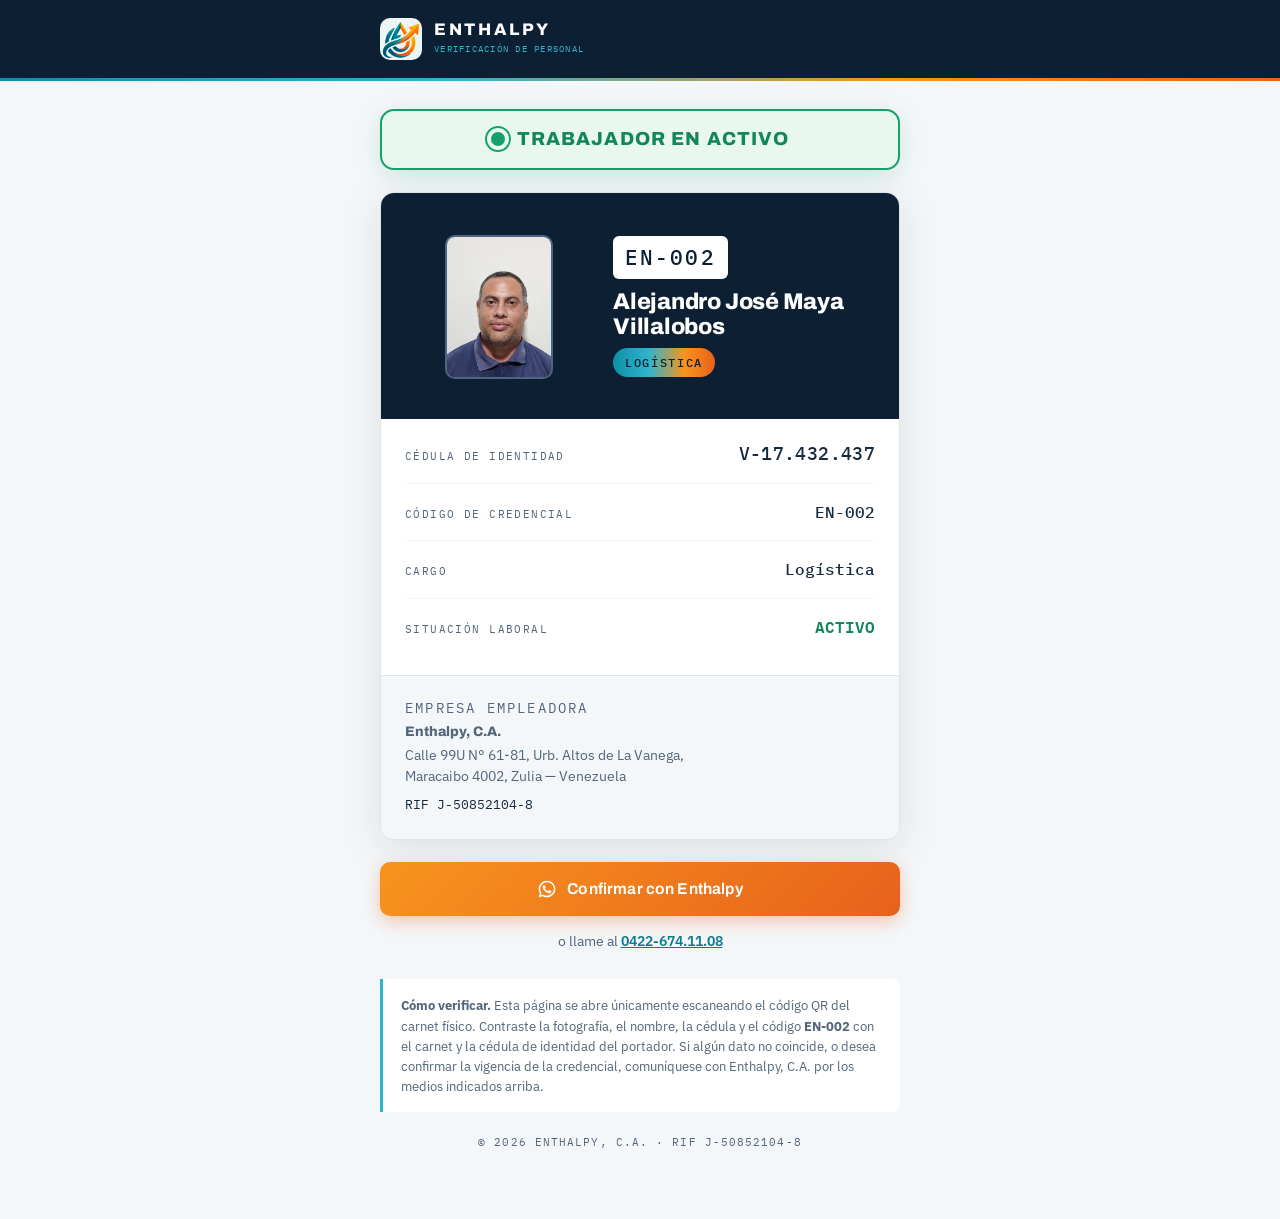
==== v/EN-002-8na7nm.html @ b6c5d0ee "Credenciales de personal verificables por QR (/v/) Una subpágina por trabajador (EN-001..EN-006) par" ====
<!DOCTYPE html>
<html lang="es">
<head>
  <meta charset="UTF-8">
  <meta name="viewport" content="width=device-width, initial-scale=1.0">
  <title>EN-002 · Alejandro José Maya Villalobos — Verificación de personal · Enthalpy, C.A.</title>
  <meta name="robots" content="noindex, nofollow, noarchive, nosnippet">
  <meta name="referrer" content="no-referrer">
  <meta name="description" content="Verificación de identidad del personal de Enthalpy, C.A.">
  <meta name="theme-color" content="#0D1F33">
  <link rel="icon" type="image/jpeg" href="../assets/img/logo-icon.jpg">
  <link rel="preconnect" href="https://fonts.googleapis.com">
  <link rel="preconnect" href="https://fonts.gstatic.com" crossorigin>
  <link href="https://fonts.googleapis.com/css2?family=Archivo:wdth,wght@100,500..800;125,600..800&family=IBM+Plex+Sans:wght@400;500;600&family=IBM+Plex+Mono:wght@400;500&display=swap" rel="stylesheet">
  <link rel="stylesheet" href="../css/styles.css?v=7">
  <link rel="stylesheet" href="verify.css?v=1">
</head>
<body class="verify">

  <header class="vhead">
    <div class="vhead__inner">
      <span class="vhead__tile"><img src="../assets/img/logo-icon.jpg" alt="" width="42" height="42"></span>
      <span class="vhead__mark">
        <strong>ENTHALPY</strong>
        <small>VERIFICACIÓN DE PERSONAL</small>
      </span>
    </div>
  </header>

  <main class="vwrap">

    <div class="vstatus" role="status">
      <span class="vstatus__dot" aria-hidden="true"></span>
      <span class="vstatus__text">Trabajador en activo</span>
    </div>

    <article class="vcard">
      <div class="vcard__top">
        <figure class="vcard__photo">
          <img src="img/EN-002.jpg" alt="Fotografía de Alejandro José Maya Villalobos" width="108" height="144">
        </figure>
        <div class="vcard__ident">
          <span class="vcard__code">EN-002</span>
          <h1 class="vcard__name">Alejandro José Maya Villalobos</h1>
          <span class="vcard__role">Logística</span>
        </div>
      </div>

      <div class="vdata">
        <div class="vdata__row">
          <span class="vdata__label">Cédula de identidad</span>
          <span class="vdata__value vdata__value--lg">V-17.432.437</span>
        </div>
        <div class="vdata__row">
          <span class="vdata__label">Código de credencial</span>
          <span class="vdata__value">EN-002</span>
        </div>
        <div class="vdata__row">
          <span class="vdata__label">Cargo</span>
          <span class="vdata__value">Logística</span>
        </div>
        <div class="vdata__row">
          <span class="vdata__label">Situación laboral</span>
          <span class="vdata__value" style="color:var(--active-600);font-weight:600">ACTIVO</span>
        </div>
      </div>

      <div class="vfirm">
        <p class="vfirm__eyebrow">Empresa empleadora</p>
        <p class="vfirm__name">Enthalpy, C.A.</p>
        <p>Calle 99U N° 61-81, Urb. Altos de La Vanega,<br>Maracaibo 4002, Zulia — Venezuela</p>
        <p class="vfirm__rif">RIF J-50852104-8</p>
      </div>
    </article>

    <div class="vactions">
      <a class="btn btn--primary btn--block" href="https://wa.me/584226741108?text=Hola%20Enthalpy%2C%20deseo%20confirmar%20la%20credencial%20EN-002%20a%20nombre%20de%20Alejandro%20Jos%C3%A9%20Maya%20Villalobos%2C%20C.I.%20V-17.432.437." target="_blank" rel="noopener">
        <svg viewBox="0 0 24 24" fill="currentColor" aria-hidden="true" width="20" height="20"><path d="M12 2a10 10 0 0 0-8.5 15.3L2 22l4.9-1.4A10 10 0 1 0 12 2zm0 18.2a8.2 8.2 0 0 1-4.2-1.2l-.3-.2-2.9.8.8-2.8-.2-.3A8.2 8.2 0 1 1 12 20.2zm4.5-6.1c-.2-.1-1.5-.7-1.7-.8-.2-.1-.4-.1-.6.1-.2.2-.6.8-.8 1-.1.2-.3.2-.5.1a6.7 6.7 0 0 1-3.3-2.9c-.2-.4.2-.4.7-1.3.1-.2 0-.4 0-.5l-.8-1.9c-.2-.5-.4-.4-.6-.4h-.5c-.2 0-.5.1-.7.3-.2.3-.9.9-.9 2.2s.9 2.5 1.1 2.7c.1.2 1.8 2.8 4.4 3.9 1.6.7 2.3.8 3.1.6.5-.1 1.5-.6 1.7-1.2.2-.6.2-1.1.1-1.2 0-.1-.2-.2-.5-.3z"/></svg>
        Confirmar con Enthalpy
      </a>
      <p class="vactions__alt">o llame al <a href="tel:+584226741108">0422-674.11.08</a></p>
    </div>

    <div class="vnote">
      <p><strong>Cómo verificar.</strong> Esta página se abre únicamente escaneando el código QR del carnet físico. Contraste la fotografía, el nombre, la cédula y el código <strong>EN-002</strong> con el carnet y la cédula de identidad del portador. Si algún dato no coincide, o desea confirmar la vigencia de la credencial, comuníquese con Enthalpy, C.A. por los medios indicados arriba.</p>
    </div>

    <p class="vfoot">© 2026 ENTHALPY, C.A. · RIF J-50852104-8</p>
  </main>

</body>
</html>
---- css/styles.css ----
/* ============================================================
   ENTHALPY, C.A. — Sistema de diseño
   Paleta derivada del logo: navy / teal / cian / naranja
   Tipos: Archivo (display) · IBM Plex Sans (cuerpo) · IBM Plex Mono (datos)
   ============================================================ */

:root {
  /* Color */
  --navy-950: #0D1F33;
  --navy-900: #132C46;
  --navy-700: #1B3A5C;
  --ink: #17293D;
  --muted: #52657A;
  --teal-700: #0B7A90;
  --teal-600: #0E8FA8;
  --cyan-400: #2FB4CC;
  --orange-500: #F7941D;
  --ember-600: #E8611C;
  --surface: #F4F7F9;
  --line: #DDE5EB;
  --white: #FFFFFF;

  /* Gradiente térmico (frío → calor), ADN de la marca */
  --grad-thermal: linear-gradient(90deg, var(--teal-600), var(--cyan-400) 35%, var(--orange-500) 70%, var(--ember-600));
  --grad-cta: linear-gradient(135deg, var(--orange-500), var(--ember-600));

  /* Tipografía */
  --font-display: "Archivo", "Segoe UI", sans-serif;
  --font-body: "IBM Plex Sans", "Segoe UI", sans-serif;
  --font-mono: "IBM Plex Mono", Consolas, monospace;

  /* Movimiento */
  --ease-out: cubic-bezier(0.23, 1, 0.32, 1);
  --ease-in-out: cubic-bezier(0.77, 0, 0.175, 1);

  /* Métrica */
  --container: 1180px;
  --radius: 14px;
  --nav-h: 76px;
}

/* ---------- Reset básico ---------- */
*, *::before, *::after { box-sizing: border-box; }
html { scroll-behavior: smooth; }
body {
  margin: 0;
  font-family: var(--font-body);
  font-size: 16px;
  line-height: 1.65;
  color: var(--ink);
  background: var(--white);
  -webkit-font-smoothing: antialiased;
}
img { max-width: 100%; display: block; }
h1, h2, h3 { font-family: var(--font-display); line-height: 1.08; margin: 0 0 0.5em; letter-spacing: -0.01em; }
p { margin: 0 0 1em; }
ul { margin: 0; padding: 0; list-style: none; }
a { color: var(--teal-700); }

:focus-visible {
  outline: 3px solid var(--cyan-400);
  outline-offset: 2px;
  border-radius: 4px;
}

.skip-link {
  position: absolute; left: -999px; top: 0;
  background: var(--navy-900); color: #fff;
  padding: 10px 18px; z-index: 200; border-radius: 0 0 8px 0;
}
.skip-link:focus { left: 0; }

.container { max-width: var(--container); margin: 0 auto; padding: 0 24px; }

/* ---------- Utilidades tipográficas ---------- */
.eyebrow {
  font-family: var(--font-mono);
  font-size: 0.78rem;
  font-weight: 500;
  letter-spacing: 0.18em;
  text-transform: uppercase;
  color: var(--teal-700);
  margin: 0 0 14px;
}
.eyebrow::before {
  content: "";
  display: inline-block;
  width: 26px; height: 2px;
  background: var(--grad-thermal);
  vertical-align: middle;
  margin-right: 10px;
  border-radius: 2px;
}
.eyebrow--light { color: var(--cyan-400); }

h2 {
  font-size: clamp(1.75rem, 1.2rem + 2.2vw, 2.7rem);
  font-weight: 750;
  font-stretch: 115%;
  color: var(--navy-900);
}

/* ---------- Botones ---------- */
.btn {
  display: inline-flex;
  align-items: center;
  justify-content: center;
  gap: 10px;
  font-family: var(--font-display);
  font-weight: 650;
  font-size: 0.98rem;
  letter-spacing: 0.01em;
  padding: 14px 26px;
  border-radius: 10px;
  border: 0;
  cursor: pointer;
  text-decoration: none;
  transition: transform 160ms var(--ease-out), box-shadow 200ms var(--ease-out), background-color 200ms ease;
  min-height: 48px;
}
.btn:active { transform: scale(0.97); }
.btn--primary {
  background: var(--grad-cta);
  color: #fff;
  box-shadow: 0 6px 18px rgba(232, 97, 28, 0.32);
}
@media (hover: hover) and (pointer: fine) {
  .btn--primary:hover { box-shadow: 0 10px 26px rgba(232, 97, 28, 0.42); transform: translateY(-2px); }
  .btn--primary:hover:active { transform: scale(0.97); }
}
.btn--ghost {
  background: rgba(255, 255, 255, 0.08);
  color: #fff;
  border: 1px solid rgba(255, 255, 255, 0.45);
  backdrop-filter: blur(6px);
}
@media (hover: hover) and (pointer: fine) {
  .btn--ghost:hover { background: rgba(255, 255, 255, 0.18); }
}
.btn--block { width: 100%; }
.btn--nav { padding: 10px 20px; min-height: 42px; font-size: 0.9rem; }

/* ---------- Barra de progreso térmica ---------- */
.progress {
  position: fixed;
  top: 0; left: 0;
  width: 100%;
  height: 3px;
  z-index: 120;
  background: var(--grad-thermal);
  transform: scaleX(0);
  transform-origin: left;
  pointer-events: none;
}

/* ---------- Marquee cinético ---------- */
.marquee {
  overflow: hidden;
  border-bottom: 1px solid var(--line);
  padding: 26px 0;
  background: var(--white);
}
.marquee__track {
  display: flex;
  align-items: center;
  gap: 38px;
  width: max-content;
  animation: marquee 32s linear infinite;
}
.marquee__track span {
  font-family: var(--font-display);
  font-weight: 800;
  font-stretch: 120%;
  font-size: clamp(1.6rem, 1rem + 2.6vw, 3rem);
  line-height: 1.1;
  letter-spacing: 0.01em;
  text-transform: uppercase;
  background: var(--grad-thermal);
  -webkit-background-clip: text;
  background-clip: text;
  color: transparent;
  white-space: nowrap;
  transition: filter 300ms ease;
}
.marquee__track span:hover { filter: brightness(1.18) saturate(1.15); }
.marquee__track i {
  font-style: normal;
  font-size: 1.6rem;
  color: var(--orange-500);
  font-weight: 800;
}
@keyframes marquee {
  from { transform: translateX(0); }
  to { transform: translateX(-50%); }
}
@media (prefers-reduced-motion: reduce) {
  .marquee__track { animation: none; }
}

/* ---------- Nav ---------- */
.nav {
  position: fixed;
  inset: 0 0 auto 0;
  z-index: 100;
  background: rgba(255, 255, 255, 0.88);
  backdrop-filter: blur(12px);
  -webkit-backdrop-filter: blur(12px);
  border-bottom: 1px solid transparent;
  transition: border-color 250ms ease, box-shadow 250ms ease;
}
.nav.is-scrolled {
  border-bottom-color: var(--line);
  box-shadow: 0 4px 24px rgba(19, 44, 70, 0.07);
}
.nav__inner {
  max-width: var(--container);
  margin: 0 auto;
  padding: 0 24px;
  height: var(--nav-h);
  display: flex;
  align-items: center;
  justify-content: space-between;
  gap: 16px;
}
.nav__brand {
  display: flex;
  align-items: center;
  gap: 12px;
  text-decoration: none;
}
.nav__logo-tile {
  width: 46px; height: 46px;
  border-radius: 10px;
  overflow: hidden;
  flex: none;
  box-shadow: inset 0 0 0 1px var(--line);
  background: #eef2f4;
}
.nav__logo-tile img { width: 100%; height: 100%; object-fit: cover; }
.nav__logo-tile--lg { width: 52px; height: 52px; }
.nav__wordmark { display: flex; flex-direction: column; line-height: 1.15; }
.nav__wordmark strong {
  font-family: var(--font-display);
  font-weight: 800;
  font-stretch: 120%;
  font-size: 1.18rem;
  color: var(--navy-900);
  letter-spacing: 0.04em;
}
.nav__wordmark small {
  font-family: var(--font-mono);
  font-size: 0.52rem;
  letter-spacing: 0.14em;
  color: var(--muted);
}
.nav__links {
  display: flex;
  align-items: center;
  gap: 28px;
}
.nav__links > a:not(.btn) {
  font-family: var(--font-display);
  font-weight: 600;
  font-size: 0.95rem;
  color: var(--ink);
  text-decoration: none;
  position: relative;
  padding: 6px 0;
}
.nav__links > a:not(.btn)::after {
  content: "";
  position: absolute;
  left: 0; bottom: 0;
  width: 100%; height: 2px;
  background: var(--grad-thermal);
  border-radius: 2px;
  transform: scaleX(0);
  transform-origin: left;
  transition: transform 220ms var(--ease-out);
}
.nav__links > a:not(.btn):hover::after,
.nav__links > a.is-active::after { transform: scaleX(1); }

.nav__toggle {
  display: none;
  flex-direction: column;
  justify-content: center;
  gap: 5px;
  width: 46px; height: 46px;
  background: none;
  border: 1px solid var(--line);
  border-radius: 10px;
  cursor: pointer;
  padding: 10px;
}
.nav__toggle span {
  display: block;
  height: 2px;
  background: var(--navy-900);
  border-radius: 2px;
  transition: transform 220ms var(--ease-out), opacity 180ms ease;
}
.nav__toggle[aria-expanded="true"] span:nth-child(1) { transform: translateY(7px) rotate(45deg); }
.nav__toggle[aria-expanded="true"] span:nth-child(2) { opacity: 0; }
.nav__toggle[aria-expanded="true"] span:nth-child(3) { transform: translateY(-7px) rotate(-45deg); }

/* ---------- Hero ---------- */
.hero {
  position: relative;
  min-height: 100svh;
  display: flex;
  align-items: flex-end;
  overflow: hidden;
  background: var(--navy-950);
}
.hero__media { position: absolute; inset: 0; }
.hero__img {
  position: absolute;
  inset: 0;
  width: 100%;
  height: 100%;
  object-fit: cover;
  object-position: center 30%;
}
/* Capa fría: la escena vista "sin diagnóstico" */
.hero__img--cool {
  filter: grayscale(0.9) brightness(0.58) contrast(1.02);
}
/* Capa cálida: revelada por la lente térmica */
.hero__img--warm {
  filter: saturate(1.25) brightness(0.92) contrast(1.05);
  -webkit-mask-image: radial-gradient(circle 230px at var(--lx, 72%) var(--ly, 38%), #000 0 52%, transparent 100%);
  mask-image: radial-gradient(circle 230px at var(--lx, 72%) var(--ly, 38%), #000 0 52%, transparent 100%);
}
/* Anillo de la lente */
.hero__lens {
  position: absolute;
  left: var(--lx, 72%);
  top: var(--ly, 38%);
  width: 460px; height: 460px;
  transform: translate(-50%, -50%);
  border: 1px solid rgba(255, 255, 255, 0.35);
  border-radius: 50%;
  pointer-events: none;
}
.hero__lens::before,
.hero__lens::after {
  content: "";
  position: absolute;
  background: rgba(255, 255, 255, 0.4);
}
.hero__lens::before { left: 50%; top: -12px; width: 1px; height: 24px; transform: translateX(-50%); box-shadow: 0 484px 0 rgba(255,255,255,0.4); }
.hero__lens::after { top: 50%; left: -12px; height: 1px; width: 24px; transform: translateY(-50%); box-shadow: 484px 0 0 rgba(255,255,255,0.4); }
.hero__lens-tag {
  position: absolute;
  bottom: -34px;
  left: 50%;
  transform: translateX(-50%);
  font-family: var(--font-mono);
  font-size: 0.68rem;
  letter-spacing: 0.14em;
  text-transform: uppercase;
  color: rgba(255, 255, 255, 0.75);
  white-space: nowrap;
}
/* Oscurecido para legibilidad del texto */
.hero__scrim {
  position: absolute;
  inset: 0;
  background:
    linear-gradient(180deg, rgba(13, 31, 51, 0.55) 0%, rgba(13, 31, 51, 0.15) 40%, rgba(13, 31, 51, 0.82) 100%),
    linear-gradient(100deg, rgba(13, 31, 51, 0.72) 0%, rgba(13, 31, 51, 0.25) 55%, transparent 100%);
}
.hero__content {
  position: relative;
  z-index: 2;
  max-width: var(--container);
  margin: 0 auto;
  padding: calc(var(--nav-h) + 60px) 24px 96px;
  width: 100%;
}
.hero h1 {
  font-size: clamp(2.3rem, 1.4rem + 4.4vw, 4.4rem);
  font-weight: 780;
  font-stretch: 118%;
  color: #fff;
  max-width: 15ch;
  margin-bottom: 0.45em;
}
.hero h1 em {
  font-style: normal;
  background: var(--grad-thermal);
  -webkit-background-clip: text;
  background-clip: text;
  color: transparent;
}
.hero__sub {
  color: rgba(255, 255, 255, 0.85);
  font-size: clamp(1rem, 0.95rem + 0.4vw, 1.18rem);
  max-width: 54ch;
  margin-bottom: 34px;
}
.hero__actions { display: flex; flex-wrap: wrap; gap: 14px; margin-bottom: 46px; }
.hero__data {
  display: flex;
  flex-wrap: wrap;
  gap: 14px;
  font-family: var(--font-mono);
  font-size: 0.8rem;
  letter-spacing: 0.06em;
  color: rgba(255, 255, 255, 0.68);
  border-top: 1px solid rgba(255, 255, 255, 0.18);
  padding-top: 18px;
  margin: 0;
  max-width: 640px;
}
.hero__data span[aria-hidden] { color: var(--orange-500); }

/* ---------- Secciones ---------- */
.section { padding: 104px 0; }
.section--tinted { background: var(--surface); }
.section__head {
  display: grid;
  grid-template-columns: minmax(0, 1.2fr) minmax(0, 1fr);
  gap: 18px 64px;
  align-items: end;
  margin-bottom: 54px;
}
.section__head p { color: var(--muted); margin: 0; max-width: 46ch; }

/* ---------- Servicios ---------- */
.services {
  display: grid;
  grid-template-columns: repeat(3, 1fr);
  gap: 22px;
}
.service {
  background: var(--white);
  border: 1px solid var(--line);
  border-radius: var(--radius);
  padding: 0;
  position: relative;
  overflow: hidden;
  display: flex;
  flex-direction: column;
  transition: transform 240ms var(--ease-out), box-shadow 240ms var(--ease-out), border-color 240ms ease;
}
.service__body { padding: 26px 28px 30px; }
.service__thumb {
  margin: 0;
  height: 185px;
  overflow: hidden;
  flex: none;
}
.service__thumb img {
  width: 100%;
  height: 100%;
  object-fit: cover;
  transition: transform 450ms var(--ease-out);
}
@media (hover: hover) and (pointer: fine) {
  .service:hover .service__thumb img { transform: scale(1.04); }
}
.service::before {
  content: "";
  position: absolute;
  inset: 0 auto 0 0;
  width: 3px;
  background: var(--grad-thermal);
  opacity: 0;
  transition: opacity 240ms ease;
}
@media (hover: hover) and (pointer: fine) {
  .service:hover {
    transform: translateY(-4px);
    box-shadow: 0 18px 40px rgba(19, 44, 70, 0.10);
    border-color: transparent;
  }
  .service:hover::before { opacity: 1; }
}
.service--feature {
  grid-column: span 2;
  display: grid;
  grid-template-columns: 1.05fr 0.95fr;
  gap: 0;
  padding: 0;
}
.service--feature .service__body { padding: 34px 32px; }
/* Tarjeta ancha de cierre (Suministros): texto + foto a lo largo de toda la fila */
.service--wide {
  grid-column: 1 / -1;
  display: grid;
  grid-template-columns: 1.1fr 0.9fr;
  gap: 0;
  padding: 0;
}
.service--wide .service__body { padding: 34px 32px; }
.service--wide .service__media { min-height: 240px; }
.service__media { margin: 0; position: relative; min-height: 260px; }
.service__media img {
  position: absolute;
  inset: 0;
  width: 100%;
  height: 100%;
  object-fit: cover;
}
.service__icon {
  display: inline-flex;
  width: 52px; height: 52px;
  align-items: center;
  justify-content: center;
  border-radius: 12px;
  background: linear-gradient(135deg, rgba(14, 143, 168, 0.10), rgba(47, 180, 204, 0.16));
  color: var(--teal-700);
  margin-bottom: 18px;
}
.service__icon svg { width: 26px; height: 26px; }
.service h3 {
  font-size: 1.22rem;
  font-weight: 700;
  color: var(--navy-900);
}
.service p { color: var(--muted); font-size: 0.95rem; }
.service ul { margin-top: 14px; display: grid; gap: 8px; }
.service li {
  font-size: 0.9rem;
  color: var(--ink);
  padding-left: 22px;
  position: relative;
}
.service li::before {
  content: "";
  position: absolute;
  left: 0; top: 0.52em;
  width: 12px; height: 2px;
  border-radius: 2px;
  background: var(--grad-thermal);
}

/* ---------- Galería / Proyectos ---------- */
.filters { display: flex; flex-wrap: wrap; gap: 10px; margin-bottom: 30px; }
.filter {
  font-family: var(--font-display);
  font-weight: 600;
  font-size: 0.9rem;
  color: var(--ink);
  background: var(--white);
  border: 1px solid var(--line);
  border-radius: 999px;
  padding: 10px 22px;
  min-height: 44px;
  cursor: pointer;
  transition: transform 160ms var(--ease-out), background-color 200ms ease, color 200ms ease, border-color 200ms ease;
}
.filter:active { transform: scale(0.96); }
.filter.is-active {
  background: var(--navy-900);
  color: #fff;
  border-color: var(--navy-900);
}
@media (hover: hover) and (pointer: fine) {
  .filter:not(.is-active):hover { border-color: var(--teal-600); color: var(--teal-700); }
}

.gallery {
  display: grid;
  grid-template-columns: repeat(3, 1fr);
  gap: 18px;
}
.tile {
  margin: 0;
  position: relative;
  border-radius: var(--radius);
  overflow: hidden;
  aspect-ratio: 4 / 3;
  cursor: zoom-in;
  background: var(--navy-900);
}
.tile img {
  width: 100%;
  height: 100%;
  object-fit: cover;
  transition: transform 450ms var(--ease-out), opacity 300ms ease;
}
@media (hover: hover) and (pointer: fine) {
  .tile:hover img { transform: scale(1.045); }
}
.tile figcaption {
  position: absolute;
  inset: auto 0 0 0;
  padding: 40px 18px 14px;
  background: linear-gradient(180deg, transparent, rgba(13, 31, 51, 0.85));
  display: flex;
  flex-direction: column;
  gap: 2px;
}
.tile__cat {
  font-family: var(--font-mono);
  font-size: 0.62rem;
  letter-spacing: 0.16em;
  text-transform: uppercase;
  color: var(--cyan-400);
}
.tile__title {
  font-family: var(--font-display);
  font-weight: 650;
  font-size: 0.95rem;
  color: #fff;
}
.tile.is-hidden { display: none; }
.tile.is-entering { opacity: 0; transform: translateY(10px); }
.tile { transition: opacity 350ms var(--ease-out), transform 350ms var(--ease-out); }

/* ---------- Clientes / Showcase ---------- */
.showcase {
  background:
    radial-gradient(900px 420px at 12% 0%, rgba(14, 143, 168, 0.18), transparent 60%),
    var(--navy-950);
  padding: 104px 0 84px;
  overflow: hidden;
}
.showcase h2 { color: #fff; }
.section__head--light p { color: rgba(255, 255, 255, 0.62); }
.reel {
  display: flex;
  gap: 20px;
  overflow-x: auto;
  padding: 6px max(24px, calc((100vw - var(--container)) / 2 + 24px)) 26px;
  scroll-snap-type: x proximity;
  scrollbar-width: none;
  cursor: grab;
}
.reel::-webkit-scrollbar { display: none; }
.reel.is-dragging { cursor: grabbing; scroll-snap-type: none; }
.reel:focus-visible { outline: 3px solid var(--cyan-400); outline-offset: -3px; }
.reel__item {
  margin: 0;
  position: relative;
  flex: 0 0 auto;
  width: min(380px, 78vw);
  aspect-ratio: 3 / 4;
  border-radius: var(--radius);
  overflow: hidden;
  scroll-snap-align: center;
  background: var(--navy-900);
  transition: transform 300ms var(--ease-out);
}
.reel__item img, .reel__item video {
  width: 100%;
  height: 100%;
  object-fit: cover;
  display: block;
  pointer-events: none;
  user-select: none;
  -webkit-user-drag: none;
}
@media (hover: hover) and (pointer: fine) {
  .reel__item:hover { transform: translateY(-6px); }
}
.reel__item figcaption {
  position: absolute;
  inset: auto 0 0 0;
  padding: 60px 20px 18px;
  background: linear-gradient(180deg, transparent, rgba(13, 31, 51, 0.92));
  display: flex;
  flex-direction: column;
  gap: 4px;
}
.reel__client {
  font-family: var(--font-mono);
  font-size: 0.66rem;
  letter-spacing: 0.16em;
  text-transform: uppercase;
  color: var(--cyan-400);
}
.reel__job {
  font-family: var(--font-display);
  font-weight: 650;
  font-size: 1.02rem;
  line-height: 1.3;
  color: #fff;
}
.reel__hint {
  margin: 10px auto 0;
  font-family: var(--font-mono);
  font-size: 0.72rem;
  letter-spacing: 0.14em;
  text-transform: uppercase;
  color: rgba(255, 255, 255, 0.45);
}
/* ---------- Nosotros ---------- */
.about {
  display: grid;
  grid-template-columns: minmax(0, 0.9fr) minmax(0, 1.1fr);
  gap: 56px;
  align-items: center;
}
.about__media {
  margin: 0;
  position: relative;
  border-radius: var(--radius);
  overflow: hidden;
  align-self: stretch;
  min-height: 420px;
}
.about__media img {
  position: absolute;
  inset: 0;
  width: 100%; height: 100%;
  object-fit: cover;
}
.about__caption {
  position: absolute;
  left: 14px; bottom: 14px;
  font-family: var(--font-mono);
  font-size: 0.68rem;
  letter-spacing: 0.1em;
  text-transform: uppercase;
  color: #fff;
  background: rgba(13, 31, 51, 0.72);
  padding: 7px 12px;
  border-radius: 8px;
  backdrop-filter: blur(4px);
}
.about__text h2 { max-width: 22ch; }
.about__text > p { color: var(--muted); max-width: 58ch; }
.about__mv {
  display: grid;
  grid-template-columns: 1fr 1fr;
  gap: 26px;
  margin: 30px 0;
  padding: 26px 0;
  border-top: 1px solid var(--line);
  border-bottom: 1px solid var(--line);
}
.about__mv h3 {
  font-size: 0.85rem;
  font-family: var(--font-mono);
  font-weight: 500;
  text-transform: uppercase;
  letter-spacing: 0.16em;
  color: var(--teal-700);
  margin-bottom: 8px;
}
.about__mv p { font-size: 0.92rem; color: var(--ink); margin: 0; }
.values { display: flex; flex-wrap: wrap; gap: 10px; }
.values li {
  font-family: var(--font-display);
  font-weight: 600;
  font-size: 0.85rem;
  color: var(--navy-700);
  background: var(--surface);
  border: 1px solid var(--line);
  padding: 8px 16px;
  border-radius: 999px;
}

/* ---------- Banda diferenciales ---------- */
.band {
  background:
    radial-gradient(1200px 500px at 85% -10%, rgba(14, 143, 168, 0.25), transparent 60%),
    var(--navy-900);
  color: #fff;
  padding: 96px 0;
}
.band__grid {
  display: grid;
  grid-template-columns: minmax(0, 0.9fr) minmax(0, 1.1fr);
  gap: 48px 72px;
  align-items: start;
}
.band h2 { color: #fff; max-width: 16ch; }
.band__list { display: grid; gap: 0; }
.band__list li {
  display: grid;
  gap: 2px;
  padding: 20px 0 20px 34px;
  position: relative;
  border-bottom: 1px solid rgba(255, 255, 255, 0.14);
  color: rgba(255, 255, 255, 0.72);
  font-size: 0.95rem;
}
.band__list li:first-child { border-top: 1px solid rgba(255, 255, 255, 0.14); }
.band__list li::before {
  content: "";
  position: absolute;
  left: 0;
  top: 28px;
  width: 16px;
  height: 3px;
  border-radius: 2px;
  background: var(--grad-thermal);
}
.band__list strong {
  display: block;
  font-family: var(--font-display);
  font-weight: 700;
  font-size: 1.06rem;
  color: #fff;
}

/* ---------- Contacto ---------- */
.contact {
  display: grid;
  grid-template-columns: minmax(0, 1.1fr) minmax(0, 0.9fr);
  gap: 64px;
  align-items: start;
}
.contact__info h2 { max-width: 18ch; }
.contact__info > p { color: var(--muted); }
.contact__list { display: grid; gap: 22px; margin-top: 34px; }
.contact__list li { display: grid; gap: 3px; }
.contact__label {
  font-family: var(--font-mono);
  font-size: 0.68rem;
  letter-spacing: 0.16em;
  text-transform: uppercase;
  color: var(--muted);
}
.contact__list a {
  color: var(--navy-900);
  font-family: var(--font-display);
  font-weight: 650;
  font-size: 1.12rem;
  text-decoration: none;
  width: fit-content;
}
.contact__list a:hover { color: var(--teal-700); }
.contact__card {
  background: var(--surface);
  border: 1px solid var(--line);
  border-radius: var(--radius);
  padding: 34px 32px;
  position: sticky;
  top: calc(var(--nav-h) + 24px);
}
.contact__card h3 { font-size: 1.3rem; color: var(--navy-900); }
.contact__card > p { color: var(--muted); font-size: 0.93rem; }
.contact__chips { display: flex; flex-wrap: wrap; gap: 8px; margin: 18px 0 24px; }
.chip {
  font-family: var(--font-body);
  font-weight: 500;
  font-size: 0.85rem;
  background: var(--white);
  color: var(--ink);
  border: 1px solid var(--line);
  border-radius: 999px;
  padding: 9px 16px;
  min-height: 40px;
  cursor: pointer;
  transition: transform 160ms var(--ease-out), border-color 200ms ease, background-color 200ms ease, color 200ms ease;
}
.chip:active { transform: scale(0.96); }
.chip.is-active {
  background: var(--navy-900);
  border-color: var(--navy-900);
  color: #fff;
}
.contact__alt {
  text-align: center;
  font-size: 0.88rem;
  color: var(--muted);
  margin: 14px 0 0;
}
.contact__alt a { color: var(--teal-700); font-weight: 600; }

/* ---------- Footer ---------- */
.footer {
  background: var(--navy-950);
  color: rgba(255, 255, 255, 0.72);
  padding: 60px 0 28px;
}
.footer__grid {
  display: grid;
  grid-template-columns: minmax(0, 1.2fr) minmax(0, 1fr) minmax(0, 1fr);
  gap: 36px;
  padding-bottom: 36px;
  border-bottom: 1px solid rgba(255, 255, 255, 0.12);
}
.footer__brand { display: flex; gap: 14px; align-items: center; }
.footer__brand strong {
  font-family: var(--font-display);
  font-weight: 800;
  font-stretch: 120%;
  letter-spacing: 0.04em;
  color: #fff;
  font-size: 1.05rem;
}
.footer__brand p { margin: 2px 0 0; font-family: var(--font-mono); font-size: 0.62rem; letter-spacing: 0.12em; }
.footer__nav, .footer__contact { display: grid; gap: 10px; align-content: start; }
.footer__nav a, .footer__contact a {
  color: rgba(255, 255, 255, 0.72);
  text-decoration: none;
  font-size: 0.92rem;
  width: fit-content;
}
.footer__nav a:hover, .footer__contact a:hover { color: var(--cyan-400); }
.footer__contact span { font-size: 0.92rem; }
.footer__legal {
  display: flex;
  flex-wrap: wrap;
  justify-content: space-between;
  gap: 8px;
  padding-top: 22px;
  font-family: var(--font-mono);
  font-size: 0.72rem;
  letter-spacing: 0.04em;
  color: rgba(255, 255, 255, 0.45);
}

/* ---------- WhatsApp flotante ---------- */
.wa-float {
  position: fixed;
  right: 22px;
  bottom: 22px;
  z-index: 90;
  width: 58px; height: 58px;
  border-radius: 50%;
  background: #25D366;
  color: #fff;
  display: flex;
  align-items: center;
  justify-content: center;
  box-shadow: 0 8px 24px rgba(37, 211, 102, 0.45);
  transition: transform 200ms var(--ease-out), box-shadow 200ms var(--ease-out);
}
@media (hover: hover) and (pointer: fine) {
  .wa-float:hover { transform: translateY(-3px) scale(1.05); box-shadow: 0 12px 30px rgba(37, 211, 102, 0.55); }
}
.wa-float:active { transform: scale(0.94); }

/* ---------- Lightbox ---------- */
.lightbox {
  border: 0;
  padding: 0;
  background: transparent;
  max-width: min(1100px, 94vw);
  width: auto;
}
.lightbox::backdrop {
  background: rgba(13, 31, 51, 0.88);
  backdrop-filter: blur(6px);
}
.lightbox figure { margin: 0; }
.lightbox img {
  max-height: 78vh;
  width: auto;
  max-width: 100%;
  margin: 0 auto;
  border-radius: 12px;
}
.lightbox figcaption {
  text-align: center;
  color: rgba(255, 255, 255, 0.85);
  font-family: var(--font-mono);
  font-size: 0.78rem;
  letter-spacing: 0.08em;
  padding-top: 14px;
}
.lightbox__close, .lightbox__nav {
  position: fixed;
  background: rgba(255, 255, 255, 0.1);
  border: 1px solid rgba(255, 255, 255, 0.3);
  color: #fff;
  border-radius: 50%;
  width: 48px; height: 48px;
  font-size: 1.5rem;
  line-height: 1;
  cursor: pointer;
  display: flex;
  align-items: center;
  justify-content: center;
  transition: background-color 180ms ease, transform 160ms var(--ease-out);
}
.lightbox__close:hover, .lightbox__nav:hover { background: rgba(255, 255, 255, 0.22); }
.lightbox__close:active, .lightbox__nav:active { transform: scale(0.94); }
.lightbox__close { top: 20px; right: 20px; }
.lightbox__nav--prev { left: 20px; top: 50%; transform: translateY(-50%); }
.lightbox__nav--next { right: 20px; top: 50%; transform: translateY(-50%); }
.lightbox__nav--prev:active { transform: translateY(-50%) scale(0.94); }
.lightbox__nav--next:active { transform: translateY(-50%) scale(0.94); }

/* ---------- Reveal on scroll ---------- */
.reveal {
  opacity: 0;
  transform: translateY(18px);
  filter: blur(6px);
  transition: opacity 600ms var(--ease-out), transform 600ms var(--ease-out), filter 600ms var(--ease-out);
  transition-delay: var(--reveal-delay, 0ms);
}
.reveal.in { opacity: 1; transform: none; filter: none; }

/* Parallax del héroe (JS actualiza la variable) */
.hero__media { will-change: transform; transform: translate3d(0, var(--parallax, 0px), 0) scale(1.06); }

/* ---------- Responsive ---------- */
@media (max-width: 1024px) {
  .services { grid-template-columns: 1fr 1fr; }
  .service--feature { grid-column: span 2; }
  .gallery { grid-template-columns: 1fr 1fr; }
  .band__grid, .contact { gap: 44px; }
}

@media (max-width: 820px) {
  :root { --nav-h: 66px; }
  .nav__wordmark small { display: none; }
  .nav__toggle { display: flex; }
  .nav__links {
    position: absolute;
    top: var(--nav-h);
    left: 0; right: 0;
    background: var(--white);
    border-bottom: 1px solid var(--line);
    box-shadow: 0 18px 30px rgba(19, 44, 70, 0.12);
    flex-direction: column;
    align-items: stretch;
    gap: 0;
    padding: 10px 24px 20px;
    display: none;
  }
  .nav__links.is-open { display: flex; }
  .nav__links > a:not(.btn) { padding: 14px 0; border-bottom: 1px solid var(--surface); }
  .nav__links > .btn { margin-top: 14px; }
  .section { padding: 72px 0; }
  .section__head { grid-template-columns: 1fr; align-items: start; margin-bottom: 38px; }
  .hero__content { padding-bottom: 72px; }
  /* En táctil la lente deriva sola: sin anillo ni etiqueta para no chocar con el texto */
  .hero__lens { display: none; }
  .hero__img--warm {
    -webkit-mask-image: radial-gradient(circle 150px at var(--lx, 72%) var(--ly, 38%), #000 0 52%, transparent 100%);
    mask-image: radial-gradient(circle 150px at var(--lx, 72%) var(--ly, 38%), #000 0 52%, transparent 100%);
  }
  .services { grid-template-columns: 1fr; }
  .service--feature, .service--wide { grid-column: auto; grid-template-columns: 1fr; }
  .service__media { min-height: 220px; }
  .about { grid-template-columns: 1fr; gap: 34px; }
  .about__media { min-height: 300px; }
  .about__mv { grid-template-columns: 1fr; }
  .band__grid { grid-template-columns: 1fr; }
  .contact { grid-template-columns: 1fr; }
  .contact__card { position: static; }
  .footer__grid { grid-template-columns: 1fr; }
}

@media (max-width: 560px) {
  .gallery { grid-template-columns: 1fr; }
  .hero__actions .btn { flex: 1 1 100%; }
  .hero__data { font-size: 0.72rem; }
  .lightbox__nav { width: 42px; height: 42px; }
  .lightbox__nav--prev { left: 8px; }
  .lightbox__nav--next { right: 8px; }
}

/* ---------- Movimiento reducido ---------- */
@media (prefers-reduced-motion: reduce) {
  html { scroll-behavior: auto; }
  .reveal { opacity: 1; transform: none; transition: none; }
  .btn, .tile img, .service, .filter, .chip, .wa-float { transition: none; }
  .hero__img--warm {
    -webkit-mask-image: none;
    mask-image: none;
    opacity: 0.55;
  }
  .hero__lens { display: none; }
}
---- v/verify.css ----
/* ============================================================
   ENTHALPY, C.A. — Credencial de verificación
   Hereda el sistema de diseño de ../css/styles.css
   ============================================================ */

:root {
  --active-600: #12855A;
  --active-500: #16A06C;
  --active-400: #2FCB8F;
  --active-bg: #E8F8F1;
}

body.verify {
  background: var(--surface);
  min-height: 100vh;
  display: flex;
  flex-direction: column;
}

/* ---------- Cabecera ---------- */
.vhead {
  background: var(--navy-950);
  padding: 18px 0;
  border-bottom: 3px solid transparent;
  border-image: var(--grad-thermal) 1;
}
.vhead__inner {
  max-width: 560px;
  margin: 0 auto;
  padding: 0 20px;
  display: flex;
  align-items: center;
  gap: 12px;
}
.vhead__tile {
  width: 42px; height: 42px;
  border-radius: 10px;
  overflow: hidden;
  flex: none;
  background: var(--white);
}
.vhead__tile img { width: 100%; height: 100%; object-fit: cover; }
.vhead__mark strong {
  display: block;
  font-family: var(--font-display);
  font-size: 1.05rem;
  font-weight: 800;
  letter-spacing: 0.16em;
  color: var(--white);
  line-height: 1.1;
}
.vhead__mark small {
  display: block;
  font-family: var(--font-mono);
  font-size: 0.56rem;
  letter-spacing: 0.14em;
  color: var(--cyan-400);
  margin-top: 2px;
}

/* ---------- Contenedor ---------- */
.vwrap {
  flex: 1;
  max-width: 560px;
  width: 100%;
  margin: 0 auto;
  padding: 28px 20px 48px;
}

/* ---------- Aviso de estado ---------- */
.vstatus {
  display: flex;
  align-items: center;
  justify-content: center;
  gap: 12px;
  background: var(--active-bg);
  border: 2px solid var(--active-500);
  border-radius: var(--radius);
  padding: 18px 20px;
  margin-bottom: 22px;
  box-shadow: 0 6px 24px rgba(18, 133, 90, 0.16);
}
.vstatus__dot {
  width: 14px; height: 14px;
  border-radius: 50%;
  background: var(--active-500);
  flex: none;
  position: relative;
}
.vstatus__dot::after {
  content: "";
  position: absolute;
  inset: -6px;
  border-radius: 50%;
  border: 2px solid var(--active-500);
  animation: vpulse 1.8s var(--ease-out) infinite;
}
@keyframes vpulse {
  0%   { transform: scale(0.7); opacity: 1; }
  100% { transform: scale(1.5); opacity: 0; }
}
.vstatus__text {
  font-family: var(--font-display);
  font-weight: 800;
  font-size: 1.18rem;
  letter-spacing: 0.06em;
  color: var(--active-600);
  text-transform: uppercase;
  line-height: 1.1;
}
@media (prefers-reduced-motion: reduce) {
  .vstatus__dot::after { animation: none; opacity: 0; }
}

/* ---------- Tarjeta ---------- */
.vcard {
  background: var(--white);
  border: 1px solid var(--line);
  border-radius: var(--radius);
  overflow: hidden;
  box-shadow: 0 10px 40px rgba(13, 31, 51, 0.1);
}
.vcard__top {
  background: var(--navy-950);
  padding: 26px 24px 24px;
  display: flex;
  gap: 20px;
  align-items: center;
}
.vcard__photo {
  width: 108px;
  height: 144px;
  border-radius: 10px;
  overflow: hidden;
  flex: none;
  background: var(--navy-700);
  border: 2px solid rgba(255, 255, 255, 0.22);
}
.vcard__photo img { width: 100%; height: 100%; object-fit: cover; }
.vcard__ident { min-width: 0; }
.vcard__code {
  display: inline-block;
  font-family: var(--font-mono);
  font-size: 1.32rem;
  font-weight: 500;
  letter-spacing: 0.1em;
  color: var(--navy-950);
  background: var(--white);
  padding: 4px 12px;
  border-radius: 6px;
  margin-bottom: 10px;
}
.vcard__name {
  font-family: var(--font-display);
  font-size: 1.42rem;
  font-weight: 800;
  color: var(--white);
  line-height: 1.12;
  margin: 0 0 8px;
  letter-spacing: -0.01em;
}
.vcard__role {
  display: inline-block;
  font-family: var(--font-mono);
  font-size: 0.74rem;
  letter-spacing: 0.14em;
  text-transform: uppercase;
  color: var(--navy-950);
  background: var(--grad-thermal);
  background-clip: border-box;
  padding: 5px 12px;
  border-radius: 999px;
  font-weight: 500;
}

/* ---------- Datos ---------- */
.vdata { padding: 4px 24px 20px; }
.vdata__row {
  display: flex;
  justify-content: space-between;
  align-items: baseline;
  gap: 16px;
  padding: 15px 0;
  border-bottom: 1px solid var(--surface);
}
.vdata__row:last-child { border-bottom: 0; }
.vdata__label {
  font-family: var(--font-mono);
  font-size: 0.68rem;
  letter-spacing: 0.13em;
  text-transform: uppercase;
  color: var(--muted);
  flex: none;
}
.vdata__value {
  font-family: var(--font-mono);
  font-size: 1rem;
  font-weight: 500;
  color: var(--ink);
  text-align: right;
}
.vdata__value--lg { font-size: 1.14rem; letter-spacing: 0.02em; }

/* ---------- Bloque empresa ---------- */
.vfirm {
  background: var(--surface);
  border-top: 1px solid var(--line);
  padding: 22px 24px;
}
.vfirm__eyebrow {
  font-family: var(--font-mono);
  font-size: 0.64rem;
  letter-spacing: 0.16em;
  text-transform: uppercase;
  color: var(--teal-700);
  margin: 0 0 10px;
}
.vfirm__name {
  font-family: var(--font-display);
  font-weight: 800;
  font-size: 1.02rem;
  color: var(--ink);
  margin: 0 0 4px;
}
.vfirm p {
  margin: 0 0 3px;
  font-size: 0.86rem;
  color: var(--muted);
  line-height: 1.5;
}
.vfirm__rif {
  font-family: var(--font-mono);
  color: var(--ink) !important;
  font-size: 0.82rem !important;
  margin-top: 8px !important;
}

/* ---------- Acciones ---------- */
.vactions { margin-top: 22px; }
.vactions .btn { justify-content: center; }
.vactions__alt {
  text-align: center;
  font-size: 0.88rem;
  color: var(--muted);
  margin: 14px 0 0;
}
.vactions__alt a { color: var(--teal-700); font-weight: 600; }

/* ---------- Nota legal ---------- */
.vnote {
  margin-top: 26px;
  padding: 16px 18px;
  border-left: 3px solid var(--cyan-400);
  background: var(--white);
  border-radius: 0 8px 8px 0;
}
.vnote p {
  margin: 0;
  font-size: 0.79rem;
  line-height: 1.6;
  color: var(--muted);
}

.vfoot {
  text-align: center;
  padding: 22px 20px 8px;
  font-family: var(--font-mono);
  font-size: 0.68rem;
  letter-spacing: 0.1em;
  color: var(--muted);
}

/* ---------- Móvil ---------- */
@media (max-width: 460px) {
  .vcard__top { flex-direction: column; text-align: center; gap: 16px; }
  .vcard__photo { width: 132px; height: 176px; }
  .vstatus__text { font-size: 1rem; }
  .vdata__row { flex-direction: column; gap: 4px; }
  .vdata__value { text-align: left; }
}
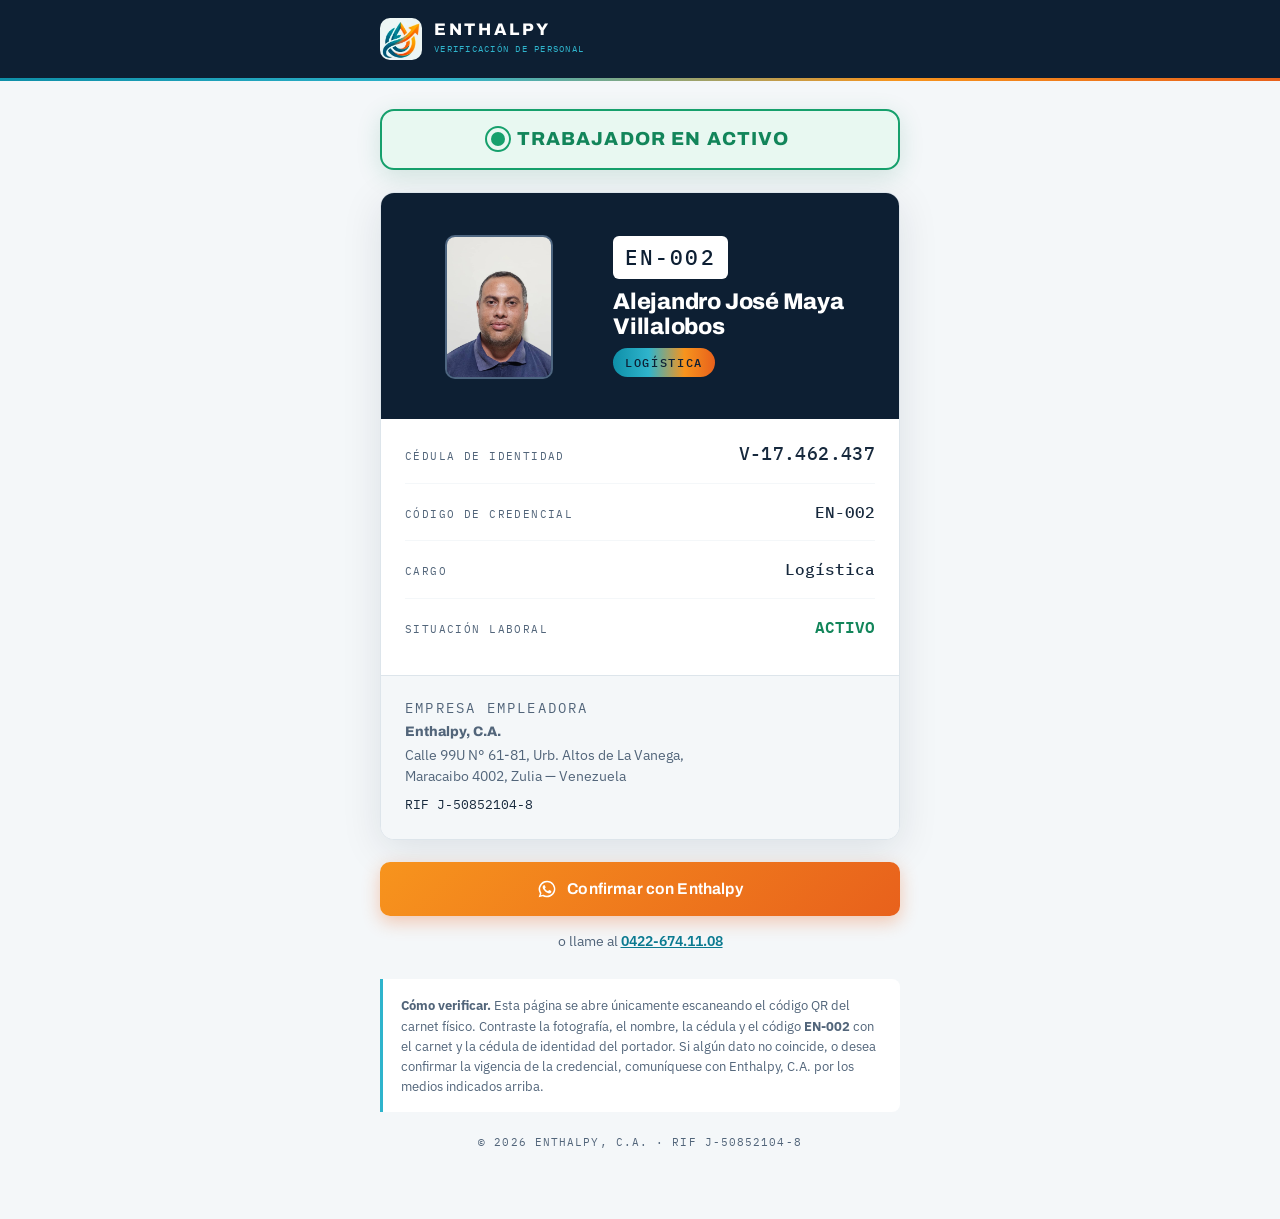
==== commit 9624a4bd: "Corregir cédula de Alejandro Maya (EN-002): V-17.462.437" ====
--- a/v/EN-002-8na7nm.html
+++ b/v/EN-002-8na7nm.html
@@ -49,7 +49,7 @@
       <div class="vdata">
         <div class="vdata__row">
           <span class="vdata__label">Cédula de identidad</span>
-          <span class="vdata__value vdata__value--lg">V-17.432.437</span>
+          <span class="vdata__value vdata__value--lg">V-17.462.437</span>
         </div>
         <div class="vdata__row">
           <span class="vdata__label">Código de credencial</span>
@@ -74,7 +74,7 @@
     </article>
 
     <div class="vactions">
-      <a class="btn btn--primary btn--block" href="https://wa.me/584226741108?text=Hola%20Enthalpy%2C%20deseo%20confirmar%20la%20credencial%20EN-002%20a%20nombre%20de%20Alejandro%20Jos%C3%A9%20Maya%20Villalobos%2C%20C.I.%20V-17.432.437." target="_blank" rel="noopener">
+      <a class="btn btn--primary btn--block" href="https://wa.me/584226741108?text=Hola%20Enthalpy%2C%20deseo%20confirmar%20la%20credencial%20EN-002%20a%20nombre%20de%20Alejandro%20Jos%C3%A9%20Maya%20Villalobos%2C%20C.I.%20V-17.462.437." target="_blank" rel="noopener">
         <svg viewBox="0 0 24 24" fill="currentColor" aria-hidden="true" width="20" height="20"><path d="M12 2a10 10 0 0 0-8.5 15.3L2 22l4.9-1.4A10 10 0 1 0 12 2zm0 18.2a8.2 8.2 0 0 1-4.2-1.2l-.3-.2-2.9.8.8-2.8-.2-.3A8.2 8.2 0 1 1 12 20.2zm4.5-6.1c-.2-.1-1.5-.7-1.7-.8-.2-.1-.4-.1-.6.1-.2.2-.6.8-.8 1-.1.2-.3.2-.5.1a6.7 6.7 0 0 1-3.3-2.9c-.2-.4.2-.4.7-1.3.1-.2 0-.4 0-.5l-.8-1.9c-.2-.5-.4-.4-.6-.4h-.5c-.2 0-.5.1-.7.3-.2.3-.9.9-.9 2.2s.9 2.5 1.1 2.7c.1.2 1.8 2.8 4.4 3.9 1.6.7 2.3.8 3.1.6.5-.1 1.5-.6 1.7-1.2.2-.6.2-1.1.1-1.2 0-.1-.2-.2-.5-.3z"/></svg>
         Confirmar con Enthalpy
       </a>
